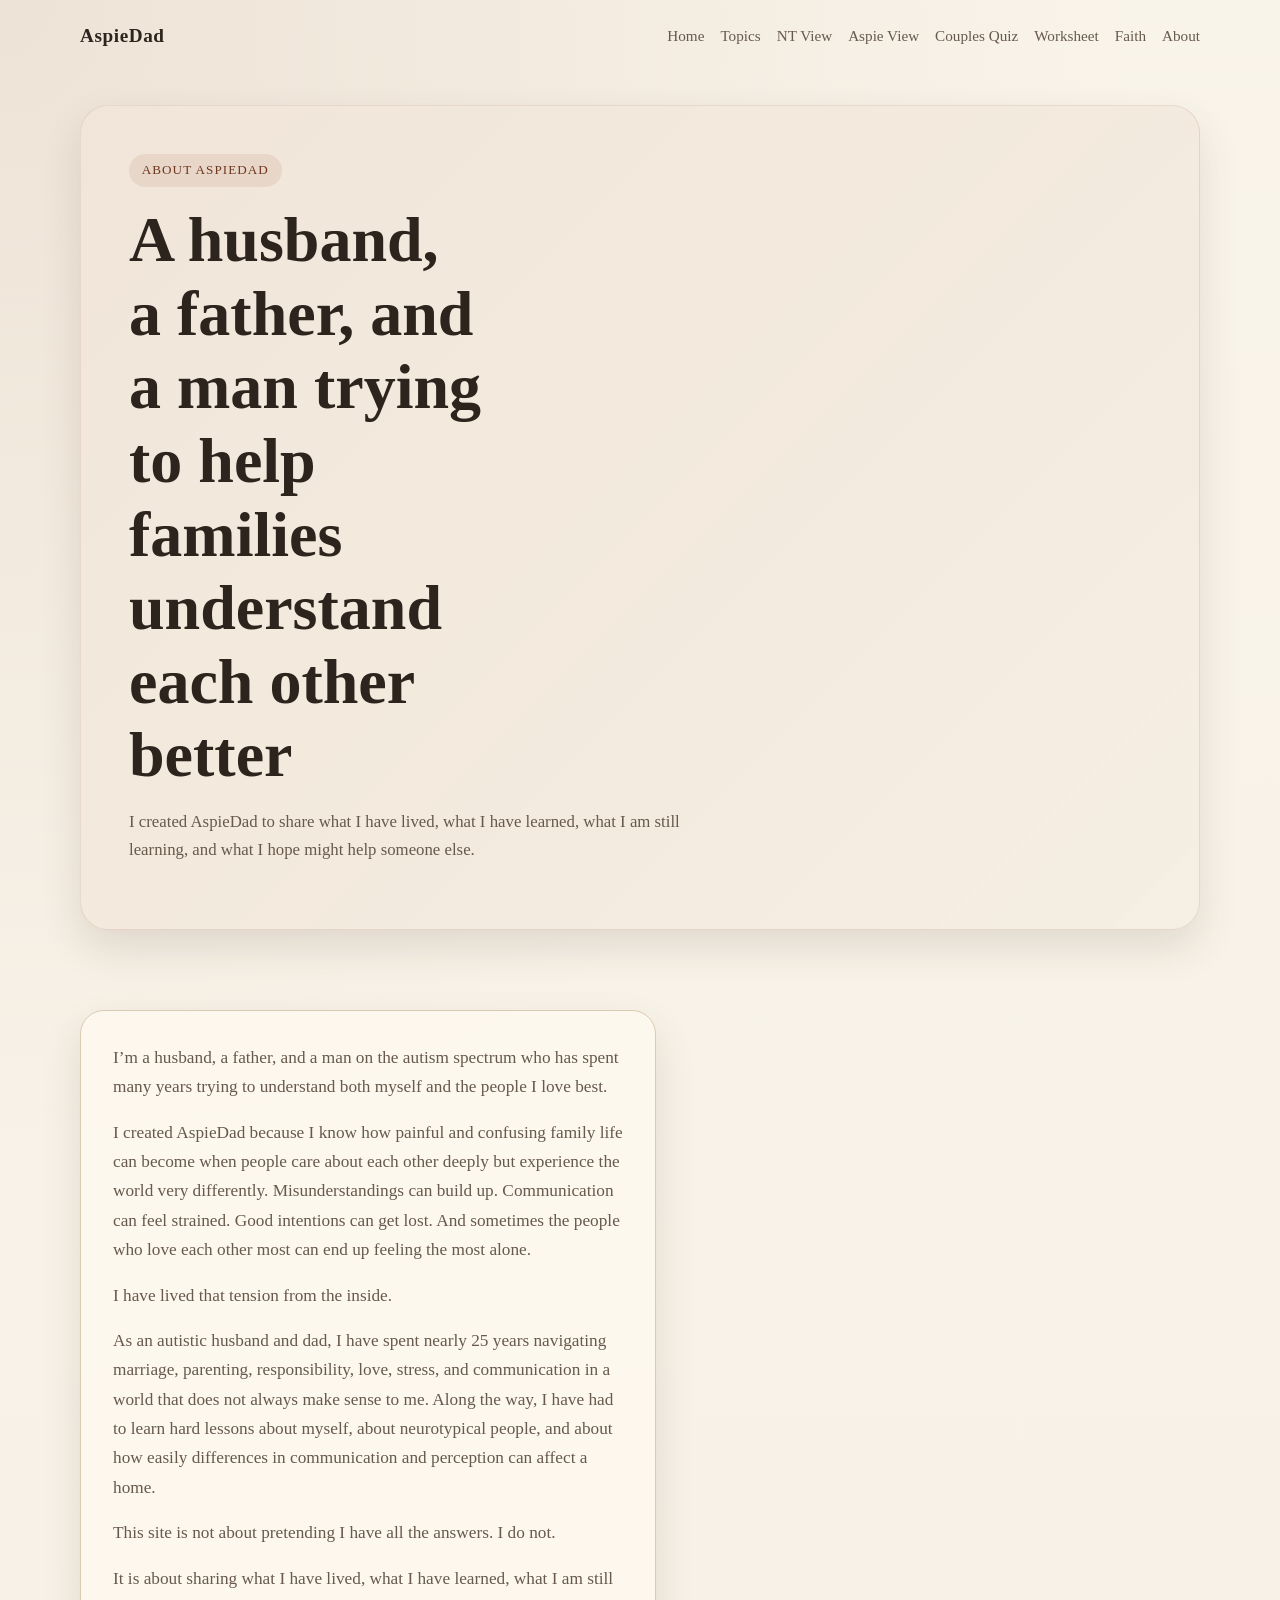
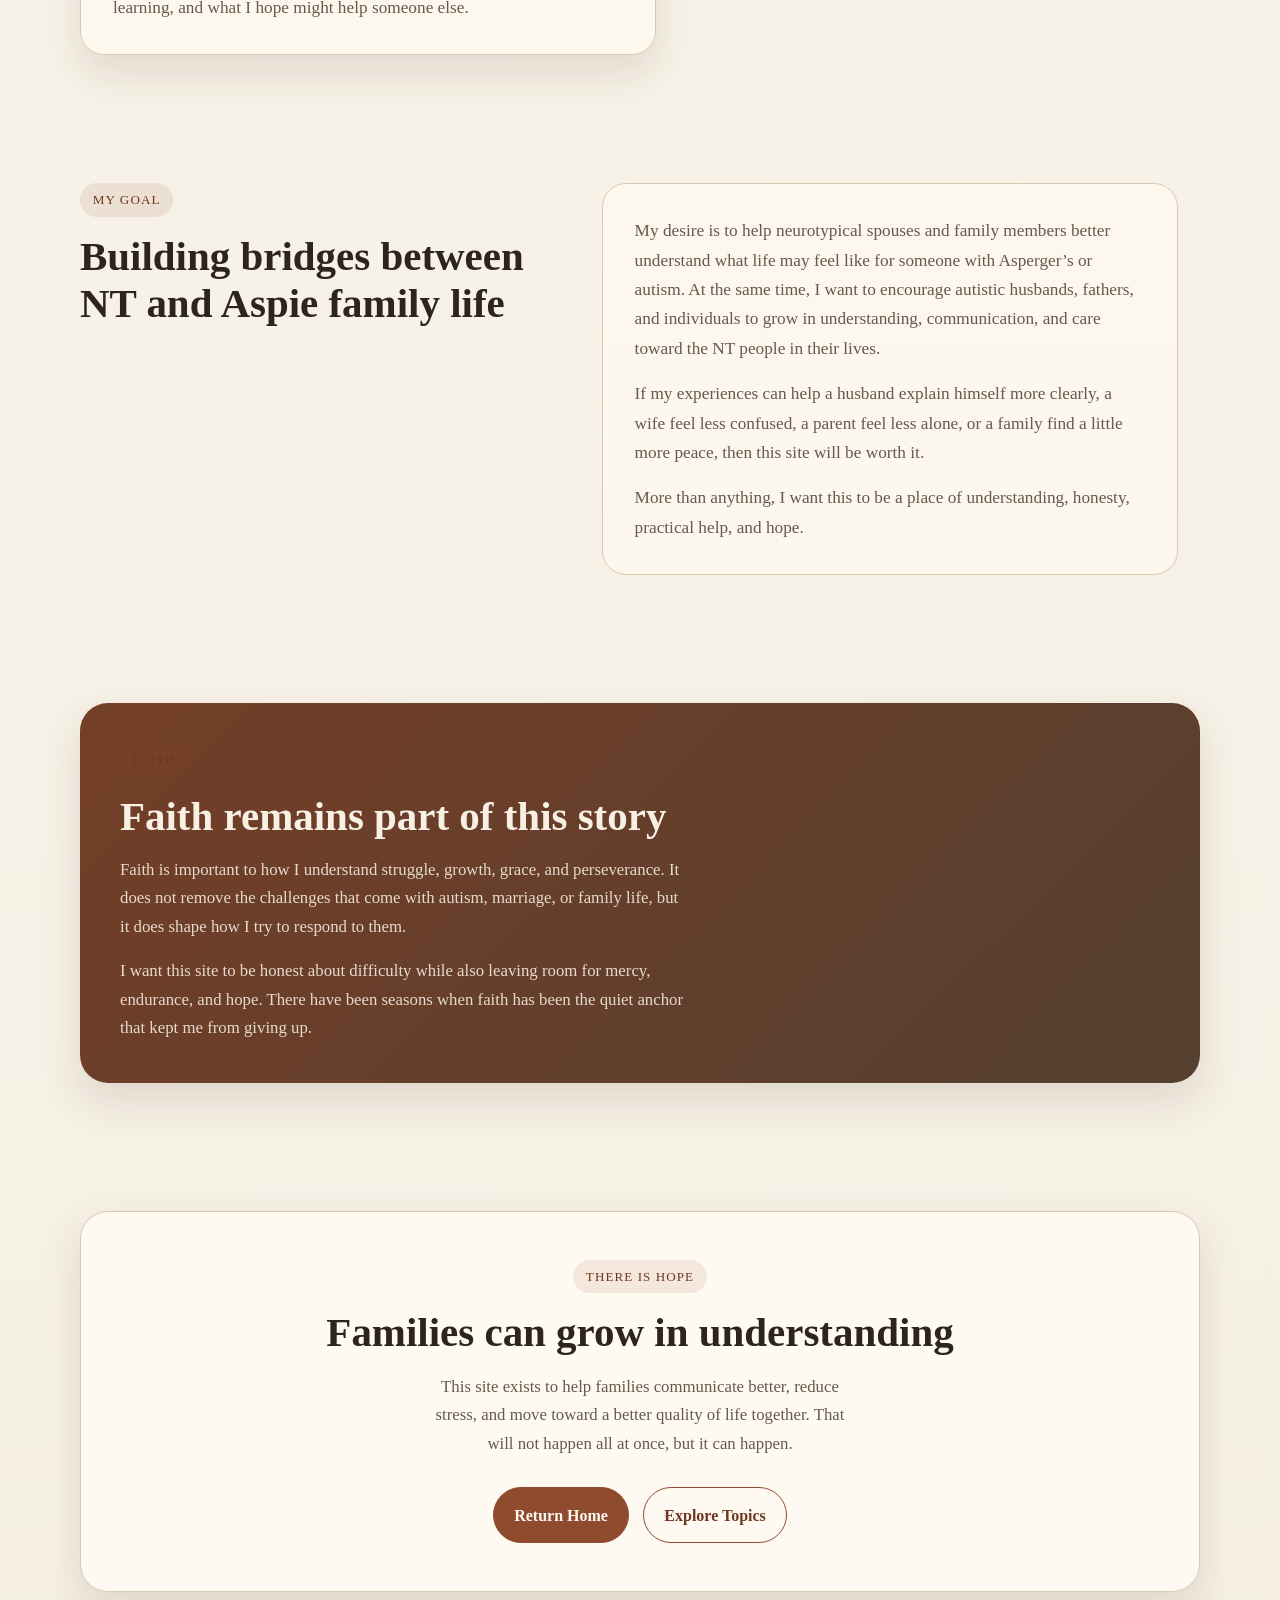
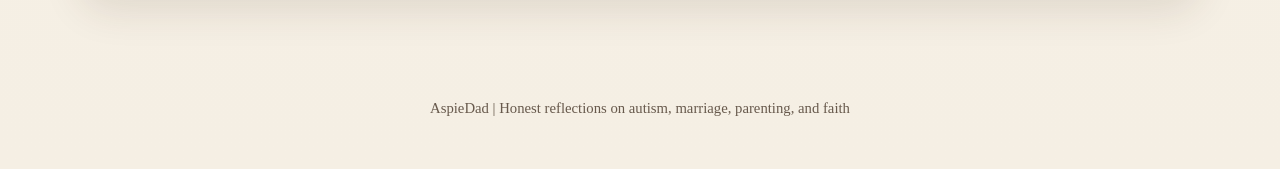
==== about.html @ 63f39173 "Initial AspieDad site" ====
<!DOCTYPE html>
<html lang="en">
<head>
  <meta charset="UTF-8">
  <meta name="viewport" content="width=device-width, initial-scale=1.0">
  <title>About AspieDad | My Story</title>
  <link rel="stylesheet" href="styles.css">
</head>
<body>
  <header class="site-shell">
    <div class="topbar">
      <a href="index.html" class="brand">AspieDad</a>
      <nav class="nav" aria-label="Primary">
        <a href="index.html">Home</a>
        <a href="index.html#topics">Topics</a>
        <a href="aspie-from-nt.html">NT View</a>
        <a href="nt-from-aspie.html">Aspie View</a>
        <a href="couples-quiz.html">Couples Quiz</a>
        <a href="couples-worksheet.html">Worksheet</a>
        <a href="index.html#faith">Faith</a>
        <a href="about.html">About</a>
      </nav>
    </div>
  </header>

  <section class="page-hero">
    <div class="site-shell">
      <div class="hero-panel">
        <span class="eyebrow">About AspieDad</span>
        <h1>A husband, a father, and a man trying to help families understand each other better</h1>
        <p class="prose">I created AspieDad to share what I have lived, what I have learned, what I am still learning, and what I hope might help someone else.</p>
      </div>
    </div>
  </section>

  <main class="site-shell">
    <section>
      <div class="story-block prose">
        <p>I’m a husband, a father, and a man on the autism spectrum who has spent many years trying to understand both myself and the people I love best.</p>
        <p>I created AspieDad because I know how painful and confusing family life can become when people care about each other deeply but experience the world very differently. Misunderstandings can build up. Communication can feel strained. Good intentions can get lost. And sometimes the people who love each other most can end up feeling the most alone.</p>
        <p>I have lived that tension from the inside.</p>
        <p>As an autistic husband and dad, I have spent nearly 25 years navigating marriage, parenting, responsibility, love, stress, and communication in a world that does not always make sense to me. Along the way, I have had to learn hard lessons about myself, about neurotypical people, and about how easily differences in communication and perception can affect a home.</p>
        <p>This site is not about pretending I have all the answers. I do not.</p>
        <p>It is about sharing what I have lived, what I have learned, what I am still learning, and what I hope might help someone else.</p>
      </div>
    </section>

    <section>
      <div class="section-grid">
        <div class="section-intro">
          <span class="eyebrow">My Goal</span>
          <h2>Building bridges between NT and Aspie family life</h2>
        </div>
        <div class="section-box prose">
          <p>My desire is to help neurotypical spouses and family members better understand what life may feel like for someone with Asperger’s or autism. At the same time, I want to encourage autistic husbands, fathers, and individuals to grow in understanding, communication, and care toward the NT people in their lives.</p>
          <p>If my experiences can help a husband explain himself more clearly, a wife feel less confused, a parent feel less alone, or a family find a little more peace, then this site will be worth it.</p>
          <p>More than anything, I want this to be a place of understanding, honesty, practical help, and hope.</p>
        </div>
      </div>
    </section>

    <section>
      <div class="faith-panel">
        <span class="eyebrow">Faith</span>
        <h2>Faith remains part of this story</h2>
        <p>Faith is important to how I understand struggle, growth, grace, and perseverance. It does not remove the challenges that come with autism, marriage, or family life, but it does shape how I try to respond to them.</p>
        <p>I want this site to be honest about difficulty while also leaving room for mercy, endurance, and hope. There have been seasons when faith has been the quiet anchor that kept me from giving up.</p>
      </div>
    </section>

    <section class="closing">
      <div class="closing-panel">
        <span class="eyebrow">There Is Hope</span>
        <h2>Families can grow in understanding</h2>
        <p>This site exists to help families communicate better, reduce stress, and move toward a better quality of life together. That will not happen all at once, but it can happen.</p>
        <div class="button-row" style="justify-content:center;">
          <a class="button button-primary" href="index.html">Return Home</a>
          <a class="button button-secondary" href="index.html#topics">Explore Topics</a>
        </div>
      </div>
    </section>
  </main>

  <footer class="site-shell">
    AspieDad | Honest reflections on autism, marriage, parenting, and faith
  </footer>
</body>
</html>
---- styles.css ----
:root {
  --bg: #f5efe4;
  --paper: #fffaf1;
  --ink: #2c241d;
  --muted: #67594c;
  --accent: #8f4b2e;
  --accent-dark: #6f371f;
  --line: #dbcab3;
  --hero: linear-gradient(135deg, rgba(143, 75, 46, 0.12), rgba(132, 107, 66, 0.08));
  --shadow: 0 18px 40px rgba(64, 43, 28, 0.12);
}

* {
  box-sizing: border-box;
}

html {
  scroll-behavior: smooth;
}

body {
  margin: 0;
  font-family: Georgia, "Times New Roman", serif;
  color: var(--ink);
  background:
    radial-gradient(circle at top left, rgba(143, 75, 46, 0.1), transparent 32%),
    linear-gradient(180deg, #f9f4ea 0%, var(--bg) 100%);
  line-height: 1.7;
}

a {
  color: inherit;
  text-decoration: none;
}

.site-shell {
  width: min(1120px, calc(100% - 2rem));
  margin: 0 auto;
}

.topbar {
  display: flex;
  justify-content: space-between;
  align-items: center;
  padding: 1.25rem 0;
  gap: 1rem;
}

.brand {
  font-size: 1.2rem;
  font-weight: 700;
  letter-spacing: 0.03em;
}

.nav {
  display: flex;
  flex-wrap: wrap;
  gap: 1rem;
  color: var(--muted);
  font-size: 0.95rem;
}

.hero {
  padding: 2rem 0 3rem;
}

.hero-panel {
  background: var(--hero), var(--paper);
  border: 1px solid rgba(143, 75, 46, 0.12);
  border-radius: 28px;
  box-shadow: var(--shadow);
  overflow: hidden;
}

.hero-grid {
  display: grid;
  grid-template-columns: 1.3fr 0.7fr;
  gap: 2rem;
  padding: 4rem;
}

.eyebrow {
  display: inline-block;
  margin-bottom: 1rem;
  padding: 0.35rem 0.8rem;
  border-radius: 999px;
  background: rgba(143, 75, 46, 0.1);
  color: var(--accent-dark);
  font-size: 0.82rem;
  letter-spacing: 0.08em;
  text-transform: uppercase;
}

h1,
h2,
h3 {
  line-height: 1.15;
  margin: 0 0 1rem;
  font-weight: 700;
}

h1 {
  font-size: clamp(2.5rem, 5vw, 4.8rem);
  max-width: 11ch;
}

h2 {
  font-size: clamp(1.8rem, 3.2vw, 2.8rem);
}

p {
  margin: 0 0 1rem;
  color: var(--muted);
  font-size: 1.05rem;
}

.hero-copy p:first-of-type {
  font-size: 1.14rem;
  color: var(--ink);
  max-width: 58ch;
}

.button-row {
  display: flex;
  flex-wrap: wrap;
  gap: 0.9rem;
  margin-top: 1.8rem;
}

.button {
  display: inline-flex;
  align-items: center;
  justify-content: center;
  min-height: 48px;
  padding: 0.85rem 1.25rem;
  border-radius: 999px;
  border: 1px solid var(--accent);
  font-weight: 700;
  transition: transform 0.2s ease, background-color 0.2s ease;
}

.button:hover {
  transform: translateY(-1px);
}

.button-primary {
  background: var(--accent);
  color: #fff9f4;
}

.button-secondary {
  background: transparent;
  color: var(--accent-dark);
}

.hero-card {
  align-self: center;
  background: rgba(255, 250, 241, 0.9);
  border: 1px solid var(--line);
  border-radius: 22px;
  padding: 1.5rem;
}

.hero-card h3 {
  font-size: 1.1rem;
  margin-bottom: 0.8rem;
}

.hero-card ul {
  margin: 0;
  padding-left: 1.1rem;
  color: var(--muted);
}

.hero-card li + li {
  margin-top: 0.6rem;
}

main section {
  padding: 4rem 0;
}

.section-grid {
  display: grid;
  grid-template-columns: minmax(0, 0.9fr) minmax(0, 1.1fr);
  gap: 2rem;
  align-items: start;
}

.section-intro {
  position: sticky;
  top: 1rem;
}

.section-box {
  background: rgba(255, 250, 241, 0.72);
  border: 1px solid var(--line);
  border-radius: 24px;
  padding: 2rem;
}

.soft-divider {
  height: 1px;
  background: linear-gradient(90deg, transparent, var(--line), transparent);
  margin: 0;
  border: 0;
}

.topics {
  display: grid;
  grid-template-columns: repeat(2, minmax(0, 1fr));
  gap: 1rem;
  margin-top: 1.5rem;
}

.topic {
  background: var(--paper);
  border: 1px solid var(--line);
  border-radius: 18px;
  padding: 1rem;
}

.topic strong {
  display: block;
  margin-bottom: 0.35rem;
  color: var(--ink);
}

.faith-panel {
  background: linear-gradient(135deg, rgba(111, 55, 31, 0.96), rgba(78, 56, 40, 0.96));
  color: #f8efe5;
  border-radius: 28px;
  padding: 2.5rem;
  box-shadow: var(--shadow);
}

.faith-panel p {
  color: rgba(248, 239, 229, 0.88);
  max-width: 68ch;
}

.quote {
  margin-top: 1.5rem;
  padding-left: 1rem;
  border-left: 3px solid rgba(248, 239, 229, 0.35);
  font-size: 1.1rem;
  color: #fff7ef;
}

.closing {
  text-align: center;
  padding-bottom: 5rem;
}

.closing-panel {
  background: var(--paper);
  border: 1px solid var(--line);
  border-radius: 28px;
  padding: 3rem 1.5rem;
  box-shadow: var(--shadow);
}

.closing-panel p {
  max-width: 50ch;
  margin-left: auto;
  margin-right: auto;
}

.page-hero {
  padding: 2rem 0 1rem;
}

.page-hero .hero-panel {
  padding: 3rem;
}

.prose {
  max-width: 72ch;
}

.prose p {
  font-size: 1.08rem;
}

.story-block {
  background: rgba(255, 250, 241, 0.75);
  border: 1px solid var(--line);
  border-radius: 24px;
  padding: 2rem;
  box-shadow: var(--shadow);
}

.perspective-grid {
  display: grid;
  grid-template-columns: repeat(2, minmax(0, 1fr));
  gap: 1rem;
  margin-top: 1.5rem;
}

.perspective-card {
  background: var(--paper);
  border: 1px solid var(--line);
  border-radius: 20px;
  padding: 1.25rem;
}

.perspective-card h3 {
  font-size: 1.1rem;
}

.perspective-card p:last-child,
.section-box p:last-child,
.story-block p:last-child,
.faith-panel p:last-child,
.hero-card ul:last-child {
  margin-bottom: 0;
}

.quiz-panel {
  background: rgba(255, 250, 241, 0.82);
  border: 1px solid var(--line);
  border-radius: 28px;
  padding: 2rem;
  box-shadow: var(--shadow);
}

.quiz-note {
  max-width: 68ch;
}

.quiz-list {
  display: grid;
  gap: 1rem;
  margin-top: 1.5rem;
}

.quiz-question {
  background: var(--paper);
  border: 1px solid var(--line);
  border-radius: 18px;
  padding: 1rem;
}

.quiz-question.is-correct {
  border-color: #8aa57a;
}

.quiz-question.is-incorrect {
  border-color: #b9755e;
}

.quiz-question legend {
  font-weight: 700;
  margin-bottom: 0.8rem;
}

.quiz-options {
  display: grid;
  gap: 0.55rem;
}

.quiz-options label {
  display: flex;
  gap: 0.6rem;
  align-items: flex-start;
  color: var(--muted);
}

.quiz-actions {
  display: flex;
  flex-wrap: wrap;
  gap: 0.9rem;
  margin-top: 1.5rem;
}

.quiz-result {
  margin-top: 1.5rem;
  padding: 1rem 1.25rem;
  border-radius: 18px;
  border: 1px solid var(--line);
  background: #fffdf8;
}

.quiz-result strong {
  color: var(--ink);
}

.quiz-feedback {
  margin-top: 0.85rem;
  padding-top: 0.85rem;
  border-top: 1px solid var(--line);
  color: var(--muted);
  font-size: 0.98rem;
}

.worksheet-list {
  display: grid;
  gap: 1rem;
  margin-top: 1.5rem;
}

.worksheet-item {
  background: var(--paper);
  border: 1px solid var(--line);
  border-radius: 18px;
  padding: 1rem;
}

.worksheet-lines {
  margin-top: 0.9rem;
}

.worksheet-line {
  display: block;
  height: 1.4rem;
  border-bottom: 1px solid #cdbba2;
  margin-bottom: 0.7rem;
}

.print-actions {
  display: flex;
  justify-content: center;
  margin-top: 1.5rem;
}

@media print {
  body {
    background: #ffffff;
  }

  .topbar,
  .print-actions,
  .button-row,
  footer {
    display: none;
  }

  .hero-panel,
  .story-block,
  .worksheet-item,
  .quiz-panel,
  .closing-panel,
  .faith-panel,
  .section-box {
    box-shadow: none;
    background: #ffffff;
  }

  main section,
  .page-hero {
    padding: 1rem 0;
  }
}

footer {
  padding: 1.5rem 0 3rem;
  color: var(--muted);
  font-size: 0.92rem;
  text-align: center;
}

@media (max-width: 860px) {
  .hero-grid,
  .section-grid,
  .topics,
  .perspective-grid {
    grid-template-columns: 1fr;
  }

  .hero-grid,
  .faith-panel,
  .section-box,
  .page-hero .hero-panel,
  .story-block {
    padding: 1.5rem;
  }

  .section-intro {
    position: static;
  }

  h1 {
    max-width: 100%;
  }
}
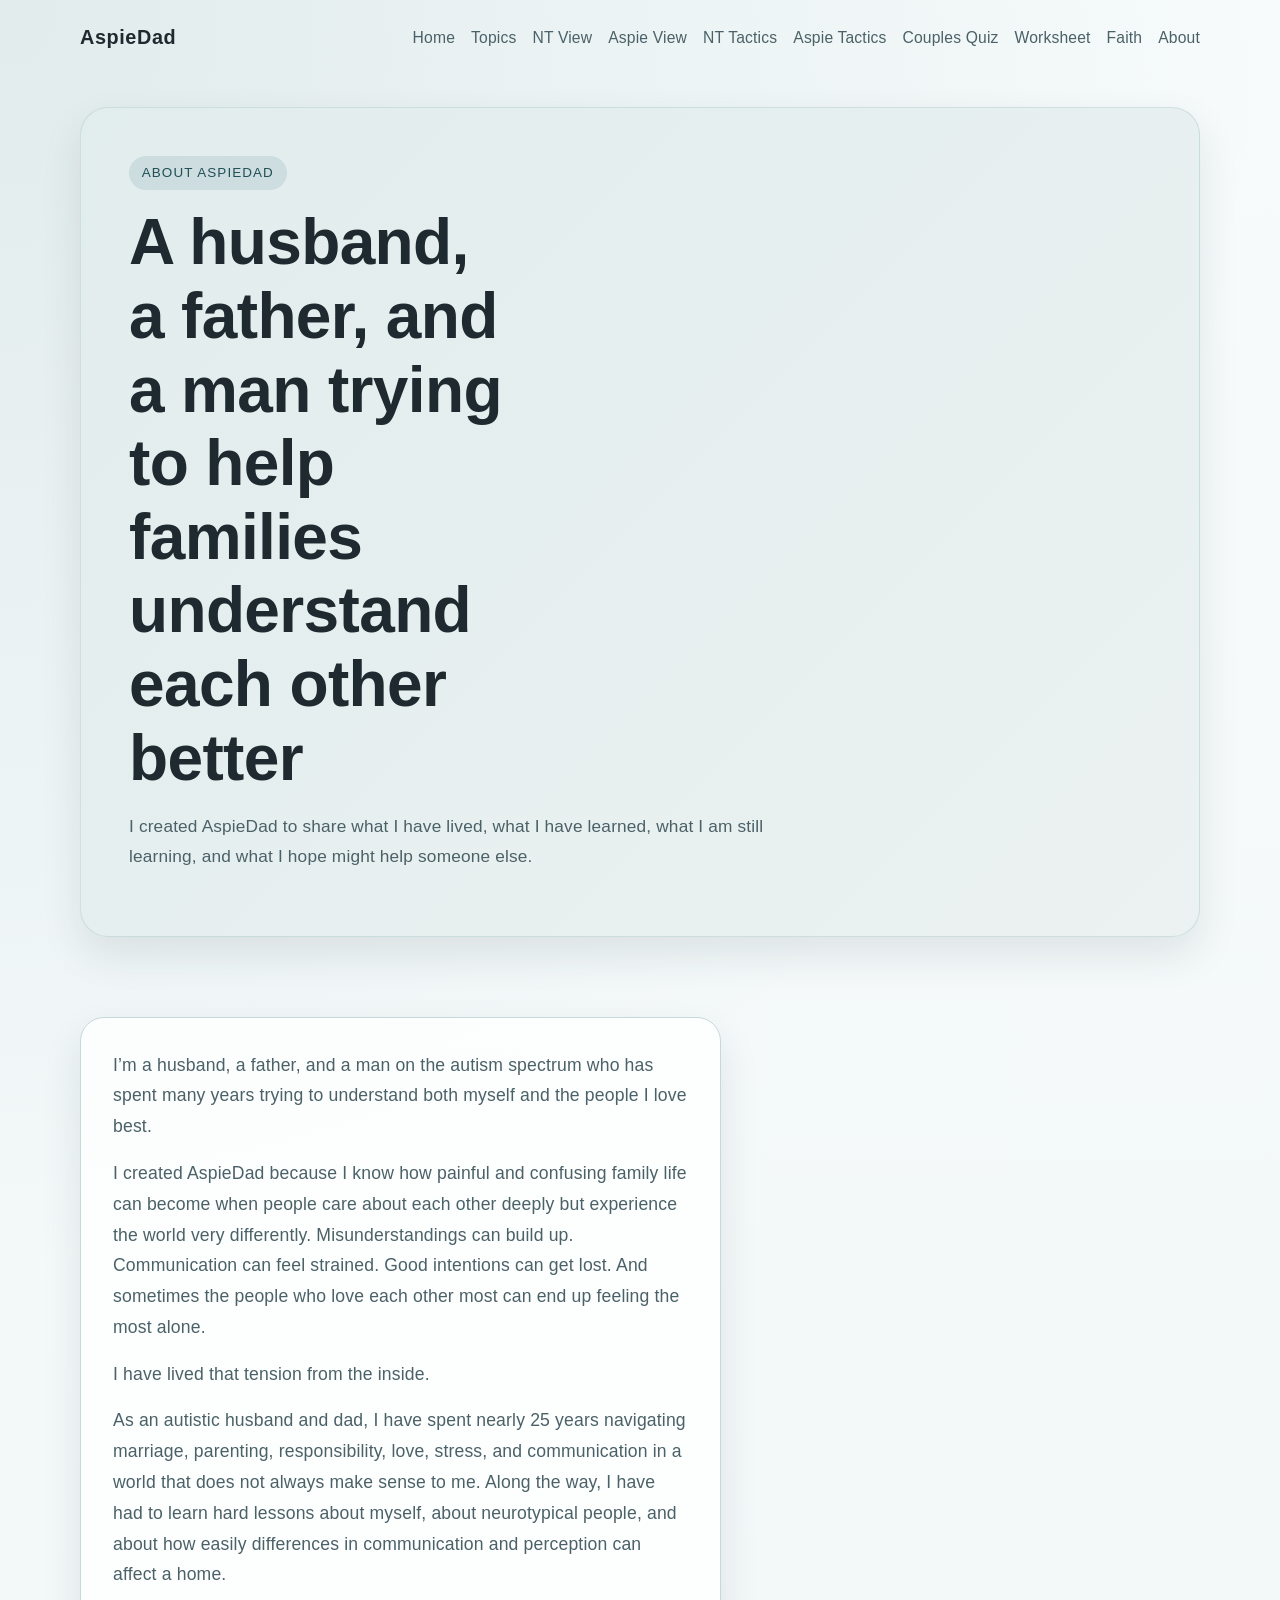
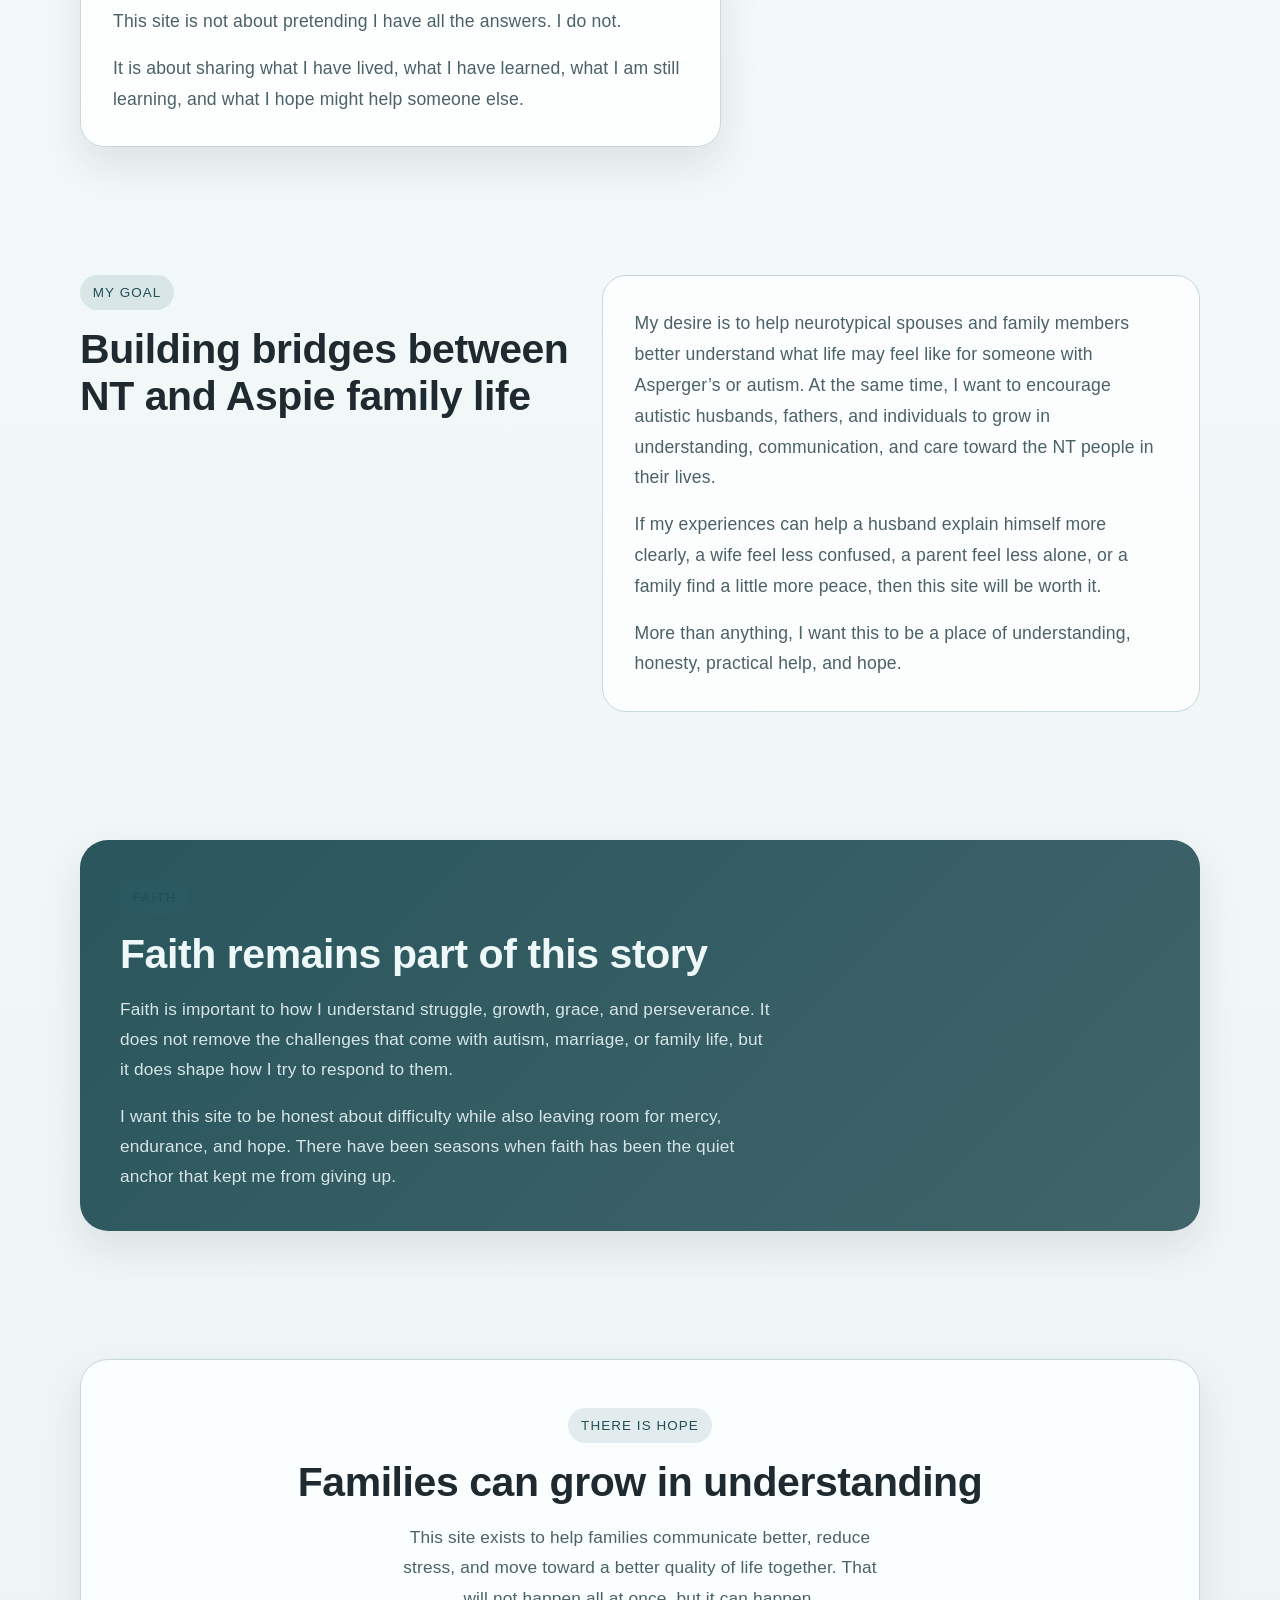
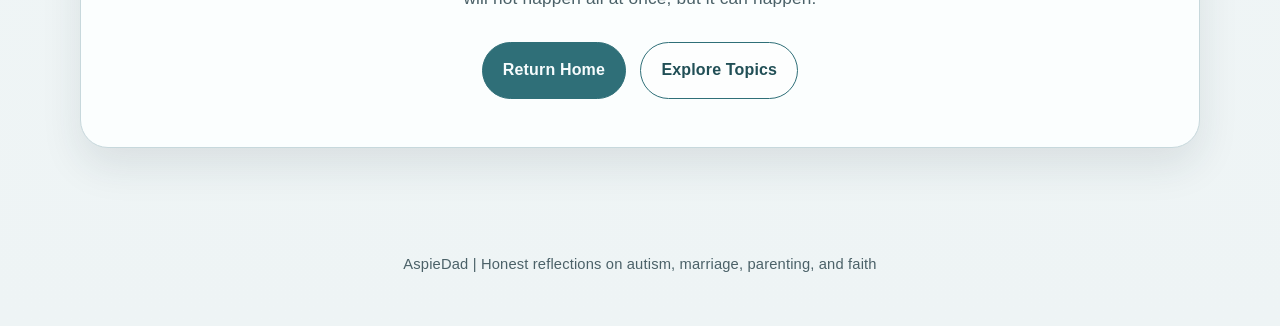
==== commit 2aedc66e: "Add practical communication tactics pages" ====
--- a/about.html
+++ b/about.html
@@ -15,6 +15,8 @@
         <a href="index.html#topics">Topics</a>
         <a href="aspie-from-nt.html">NT View</a>
         <a href="nt-from-aspie.html">Aspie View</a>
+        <a href="effective-nt-tactics.html">NT Tactics</a>
+        <a href="effective-aspie-tactics.html">Aspie Tactics</a>
         <a href="couples-quiz.html">Couples Quiz</a>
         <a href="couples-worksheet.html">Worksheet</a>
         <a href="index.html#faith">Faith</a>
--- a/styles.css
+++ b/styles.css
@@ -1,13 +1,16 @@
 :root {
-  --bg: #f5efe4;
-  --paper: #fffaf1;
-  --ink: #2c241d;
-  --muted: #67594c;
-  --accent: #8f4b2e;
-  --accent-dark: #6f371f;
-  --line: #dbcab3;
-  --hero: linear-gradient(135deg, rgba(143, 75, 46, 0.12), rgba(132, 107, 66, 0.08));
-  --shadow: 0 18px 40px rgba(64, 43, 28, 0.12);
+  --bg: #eef4f5;
+  --paper: #fbfefe;
+  --ink: #1e2a2f;
+  --muted: #4b6168;
+  --accent: #2f6f78;
+  --accent-dark: #214f56;
+  --line: #c7d8dc;
+  --hero: linear-gradient(135deg, rgba(47, 111, 120, 0.12), rgba(125, 155, 146, 0.12));
+  --shadow: 0 18px 40px rgba(27, 51, 56, 0.1);
+  --surface-tint: rgba(255, 255, 255, 0.82);
+  --success: #6d8f62;
+  --warning: #a86b5b;
 }
 
 * {
@@ -20,12 +23,13 @@
 
 body {
   margin: 0;
-  font-family: Georgia, "Times New Roman", serif;
+  font-family: "Atkinson Hyperlegible", "Aptos", "Segoe UI", "Trebuchet MS", Verdana, sans-serif;
   color: var(--ink);
   background:
-    radial-gradient(circle at top left, rgba(143, 75, 46, 0.1), transparent 32%),
-    linear-gradient(180deg, #f9f4ea 0%, var(--bg) 100%);
-  line-height: 1.7;
+    radial-gradient(circle at top left, rgba(47, 111, 120, 0.11), transparent 34%),
+    linear-gradient(180deg, #f7fbfb 0%, var(--bg) 100%);
+  line-height: 1.75;
+  letter-spacing: 0.01em;
 }
 
 a {
@@ -47,7 +51,7 @@
 }
 
 .brand {
-  font-size: 1.2rem;
+  font-size: 1.24rem;
   font-weight: 700;
   letter-spacing: 0.03em;
 }
@@ -57,7 +61,7 @@
   flex-wrap: wrap;
   gap: 1rem;
   color: var(--muted);
-  font-size: 0.95rem;
+  font-size: 0.98rem;
 }
 
 .hero {
@@ -66,7 +70,7 @@
 
 .hero-panel {
   background: var(--hero), var(--paper);
-  border: 1px solid rgba(143, 75, 46, 0.12);
+  border: 1px solid rgba(47, 111, 120, 0.14);
   border-radius: 28px;
   box-shadow: var(--shadow);
   overflow: hidden;
@@ -84,9 +88,9 @@
   margin-bottom: 1rem;
   padding: 0.35rem 0.8rem;
   border-radius: 999px;
-  background: rgba(143, 75, 46, 0.1);
+  background: rgba(47, 111, 120, 0.12);
   color: var(--accent-dark);
-  font-size: 0.82rem;
+  font-size: 0.84rem;
   letter-spacing: 0.08em;
   text-transform: uppercase;
 }
@@ -97,6 +101,7 @@
   line-height: 1.15;
   margin: 0 0 1rem;
   font-weight: 700;
+  letter-spacing: -0.01em;
 }
 
 h1 {
@@ -111,7 +116,7 @@
 p {
   margin: 0 0 1rem;
   color: var(--muted);
-  font-size: 1.05rem;
+  font-size: 1.08rem;
 }
 
 .hero-copy p:first-of-type {
@@ -136,7 +141,7 @@
   border-radius: 999px;
   border: 1px solid var(--accent);
   font-weight: 700;
-  transition: transform 0.2s ease, background-color 0.2s ease;
+  transition: transform 0.2s ease, background-color 0.2s ease, border-color 0.2s ease;
 }
 
 .button:hover {
@@ -145,17 +150,17 @@
 
 .button-primary {
   background: var(--accent);
-  color: #fff9f4;
+  color: #f7fcfd;
 }
 
 .button-secondary {
-  background: transparent;
+  background: rgba(255, 255, 255, 0.5);
   color: var(--accent-dark);
 }
 
 .hero-card {
   align-self: center;
-  background: rgba(255, 250, 241, 0.9);
+  background: rgba(251, 254, 254, 0.92);
   border: 1px solid var(--line);
   border-radius: 22px;
   padding: 1.5rem;
@@ -193,7 +198,7 @@
 }
 
 .section-box {
-  background: rgba(255, 250, 241, 0.72);
+  background: var(--surface-tint);
   border: 1px solid var(--line);
   border-radius: 24px;
   padding: 2rem;
@@ -227,24 +232,24 @@
 }
 
 .faith-panel {
-  background: linear-gradient(135deg, rgba(111, 55, 31, 0.96), rgba(78, 56, 40, 0.96));
-  color: #f8efe5;
+  background: linear-gradient(135deg, rgba(33, 79, 86, 0.96), rgba(57, 95, 101, 0.96));
+  color: #eef8f8;
   border-radius: 28px;
   padding: 2.5rem;
   box-shadow: var(--shadow);
 }
 
 .faith-panel p {
-  color: rgba(248, 239, 229, 0.88);
+  color: rgba(238, 248, 248, 0.88);
   max-width: 68ch;
 }
 
 .quote {
   margin-top: 1.5rem;
   padding-left: 1rem;
-  border-left: 3px solid rgba(248, 239, 229, 0.35);
+  border-left: 3px solid rgba(238, 248, 248, 0.35);
   font-size: 1.1rem;
-  color: #fff7ef;
+  color: #f5fdfd;
 }
 
 .closing {
@@ -279,11 +284,11 @@
 }
 
 .prose p {
-  font-size: 1.08rem;
+  font-size: 1.1rem;
 }
 
 .story-block {
-  background: rgba(255, 250, 241, 0.75);
+  background: var(--surface-tint);
   border: 1px solid var(--line);
   border-radius: 24px;
   padding: 2rem;
@@ -317,7 +322,7 @@
 }
 
 .quiz-panel {
-  background: rgba(255, 250, 241, 0.82);
+  background: var(--surface-tint);
   border: 1px solid var(--line);
   border-radius: 28px;
   padding: 2rem;
@@ -342,11 +347,11 @@
 }
 
 .quiz-question.is-correct {
-  border-color: #8aa57a;
+  border-color: var(--success);
 }
 
 .quiz-question.is-incorrect {
-  border-color: #b9755e;
+  border-color: var(--warning);
 }
 
 .quiz-question legend {
@@ -378,7 +383,7 @@
   padding: 1rem 1.25rem;
   border-radius: 18px;
   border: 1px solid var(--line);
-  background: #fffdf8;
+  background: #f9fdfd;
 }
 
 .quiz-result strong {
@@ -413,7 +418,7 @@
 .worksheet-line {
   display: block;
   height: 1.4rem;
-  border-bottom: 1px solid #cdbba2;
+  border-bottom: 1px solid #bfd1d5;
   margin-bottom: 0.7rem;
 }
 
